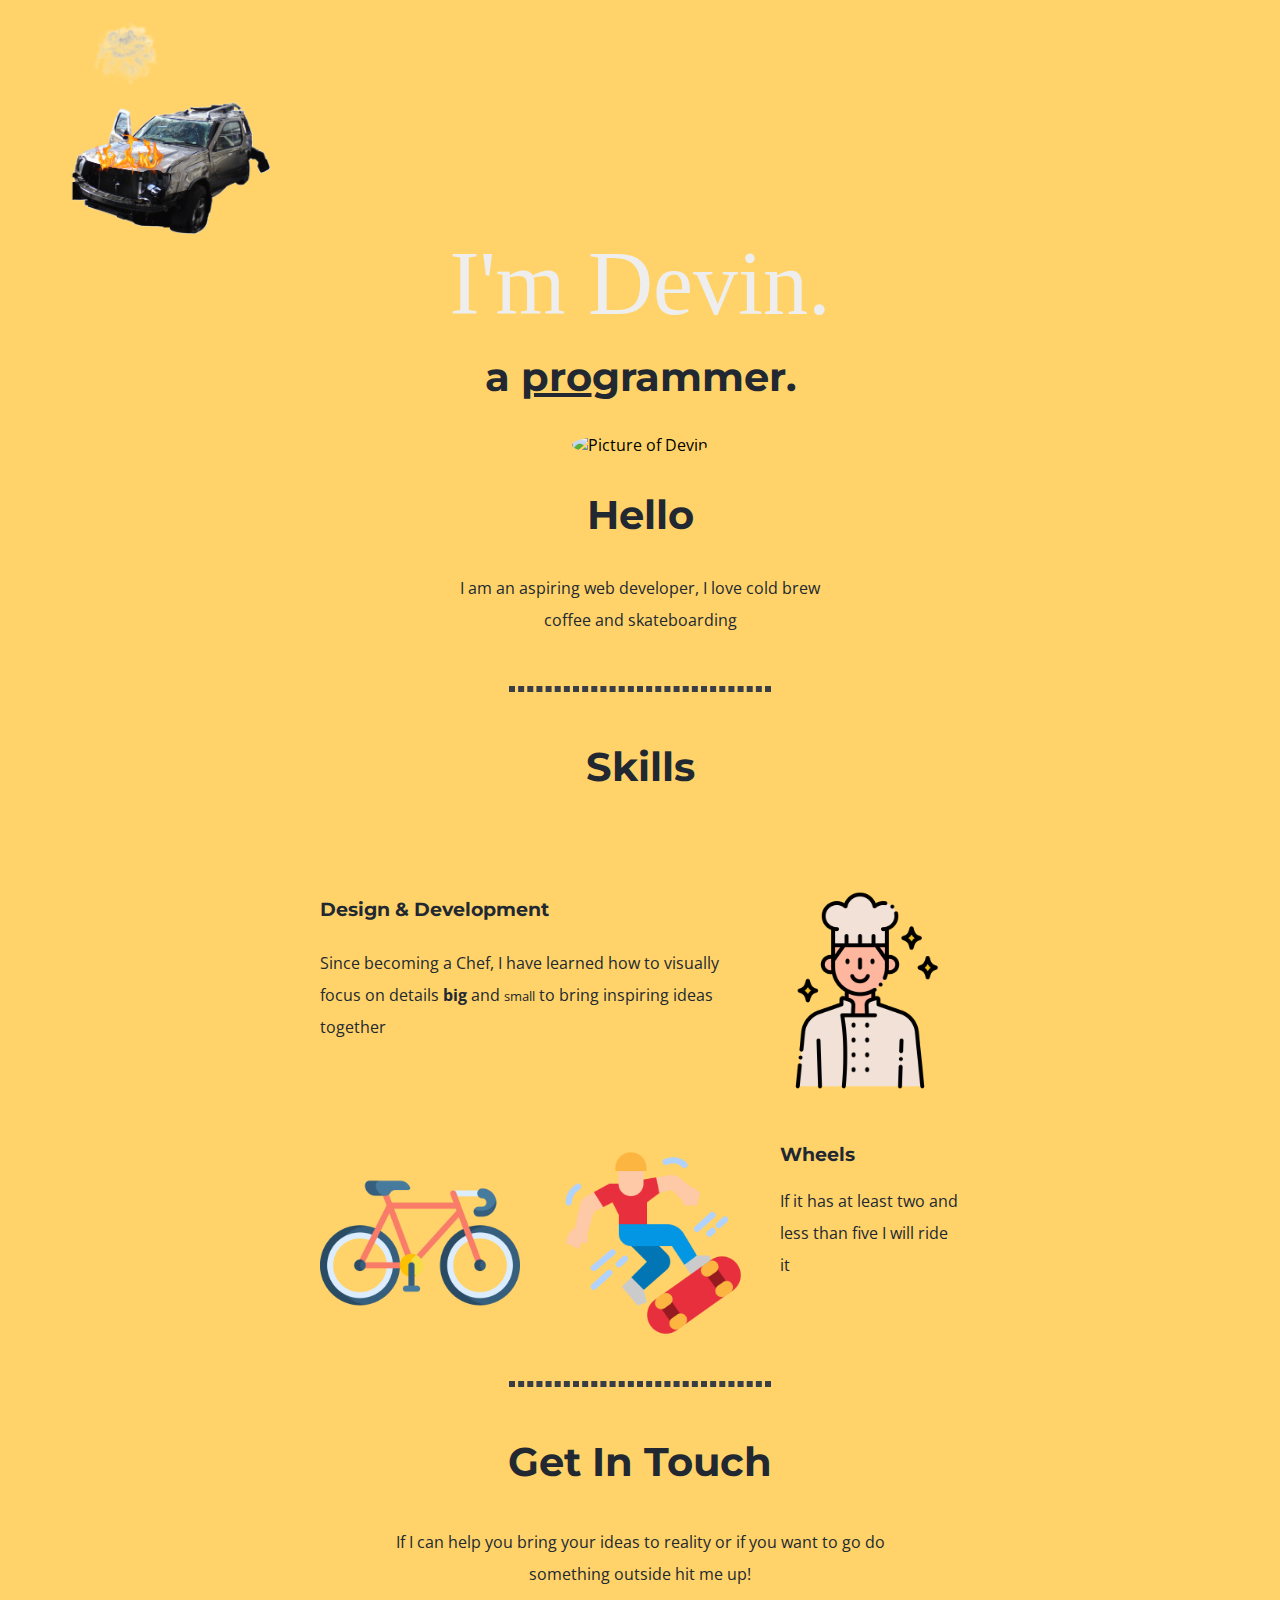
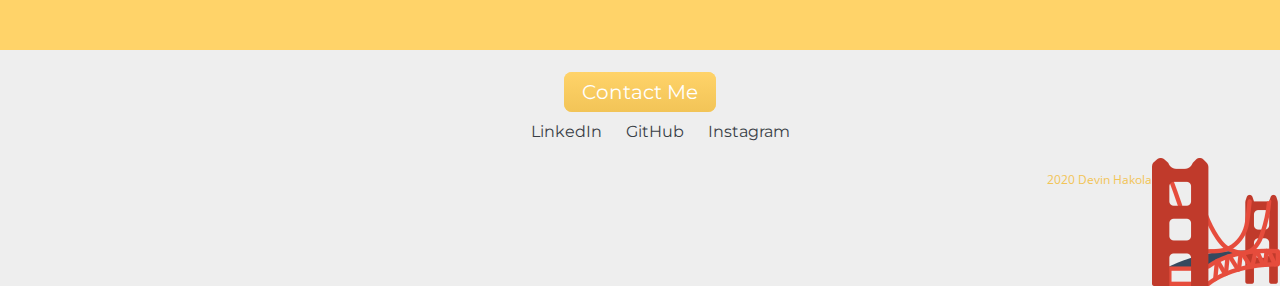
==== index.html @ 4db4c30a "Update index.html" ====
<!DOCTYPE html>
<html lang="en" dir="ltr">

<head>
  <meta charset="utf-8">
  <title>MySite</title>
  <link rel="stylesheet" href="styles.css">
  <link rel="icon" href="favicon.ico">
  <link rel="preconnect" href="https://fonts.gstatic.com">
  <link href="https://fonts.googleapis.com/css2?family=Montserrat&family=Open+Sans:ital,wght@0,400;1,300&family=Permanent+Marker&display=swap" rel="stylesheet">
</head>

<body>
  <div id="top">
    <img src="images/Car.png" class="car" alt="a crashed car">
    <img src="images/Fire.png" class="fire" alt="fire">
    <img src="images/smoke.png" class="smoke" alt="smoke">
    <h1>I'm Devin.</h1>
    <h2>a <span class="pro">pro</span>grammer.</h2>
    <img src="images/devprofile.jpg"class="profile"alt="Picture of Devin">
    <h2>Hello</h2>
    <p class="intro">I am an aspiring web developer, I love cold brew coffee and skateboarding</p>
  </div>
  <hr>
  <div id="mid">
    <div class="skills">
      <h2>Skills</h2>
      <div class="skill1">
        <img src="images/chef.png"class="chef_img"alt="cooking">
        <h3>Design & Development</h3>
        <p class="skill-description">Since becoming a Chef, I have learned how to visually focus on details <strong>big</strong> and <small>small</small> to bring inspiring ideas together
        </p>
      </div>
      <div class="skill2">
        <img src="images/bicycle.png"class="wheels_img"alt="bicycle">
        <img src="images/skateboard.png"class="wheels_img"alt="skateboard">
        <h3>Wheels</h3>
        <p class="skill-description-2">If it has at least two and less than five I will ride it</p>
      </div>
    </div>
    <hr>
    <div class="contact-me">
      <h2>Get In Touch</h2>
      <p class="contact-message">If I can help you bring your ideas to reality or if you want to go do something outside hit me up!</p>

    </div>
  </div>
  <div id="bottom">
    <a class="btn" href="mailto:devin.hakola@gmail.com">Contact Me</a>
    <ul>
      <li><a class="footer-link"href="https://www.linkedin.com/">LinkedIn<a/></li>
      <li><a class="footer-link"href="https://www.github.com/">GitHub<a/></li>
      <li><a class="footer-link"href="https://www.instagram.com/">Instagram<a/></li>
    </ul>
    <img src="images/golden-gate.png"class="bridge"alt="Picture of the Golden Gate bridge">
    <p class="copyright">2020 Devin Hakola</p>
  </div>

</body>

</html>
---- styles.css ----
/*** html elements ***/
body {
  margin: 0;
  background: #ffd369;
  font-family: 'Open Sans', sans-serif;
  text-align: center;
}

h1 {
  color: #eeeeee;
  width: 35%;
  display: inline-block;
  margin: 50px auto 0 auto;
  font-size: 5.625rem;
  font-family: 'Permanent Marker', cursive;
  font-weight: normal;
  line-height: .75;
}
h2 {
  color: #222831;
  font-size: 2.5rem;
  font-family: 'Montserrat', sans-serif;
}
h3 {
  color: #222831;
  font-family: 'Montserrat', sans-serif;
}
hr {
  width: 20%;
  margin: 50px auto;
  border: dashed 3px #393e46;
}
p {
  color: #222831;
  line-height: 2;
}
li {
  list-style: none;
  display: inline;
}
img {
  max-width: 200px;
  max-height: 200px;
}
/*** containers ***/
#top {
  position: relative;
  padding-top: 200px;
}
#mid {
  position: relative;
  padding-top: ;

}
#bottom {
  position: absolute;
  width: 100%;
  height: ;
  background: #eeeeee;
  padding: 30px 0 0;
}
/*** hero crash ***/
.car {
  position: absolute;
  top: 100px;
  left: 70px;
}
.fire {
  position: absolute;
  top: 128px;
  left: 85px;
  width: 90px;
}
.smoke {
  position: absolute;
  top: 20px;
  left: 90px;
  width: 70px;
}
/*** Intro ***/
.pro {
  text-decoration: underline;
}
.intro {
  width: 30%;
  margin: auto;
}
/*** images ***/
.chef_img {
  width: 20vw;
  float: right;
  margin-left: 30px;
}
.wheels_img {
  width: 20vw;
  float: left;
  margin-right: 30px;
}
.profile {
  border-radius: 50%;
  width: 20vw;
}
.bridge {
  width: 10vw;
  height: 10vw;
  float: right;
}
/*** Skills ***/
.skill-description {
  clear: left;
}
.skill-description-2 {
  clear: right;
}
.skill1 {
  margin: 100px auto 100px auto;
  width: 50%;
  text-align: left;
  line-height: 2;
}
.skill2 {
  margin: 100px auto 100px auto;
  width: 50%;
  text-align: left;
}
/*** footer ***/
.copyright {
  color: #f2c457;
  font-size: .75rem;
  padding: 10px 100px 0;
  text-align: right;
}
.btn {
  background: #ffd369;
  background-image: -webkit-linear-gradient(top, #ffd369, #f2c457);
  background-image: -moz-linear-gradient(top, #ffd369, #f2c457);
  background-image: -ms-linear-gradient(top, #ffd369, #f2c457);
  background-image: -o-linear-gradient(top, #ffd369, #f2c457);
  background-image: linear-gradient(to bottom, #ffd369, #f2c457);
  -webkit-border-radius: 8;
  -moz-border-radius: 8;
  border-radius: 8px;
  font-family: 'Montserrat', sans-serif;
  color: #ffffff;
  font-size: 20px;
  padding: 8px 18px 8px 18px;
  text-decoration: none;
}
.btn:hover {
  background: #f2c457;
  background-image: -webkit-linear-gradient(top, #f2c457, #ffd369);
  background-image: -moz-linear-gradient(top, #f2c457, #ffd369);
  background-image: -ms-linear-gradient(top, #f2c457, #ffd369);
  background-image: -o-linear-gradient(top, #f2c457, #ffd369);
  background-image: linear-gradient(to bottom, #f2c457, #ffd369);
  text-decoration: none;
}
.contact-message {
  width: 40%;
  margin: 40px auto 60px;
}
.footer-link {
  padding: 0 10px;
  text-decoration: none;
  color: #393e46;
  font-size: 1em;
  font-family: 'Montserrat', sans-serif;
}
.footer-link:hover {
  color: #f2c457;
}


.hide {
  visibility: hidden;
}
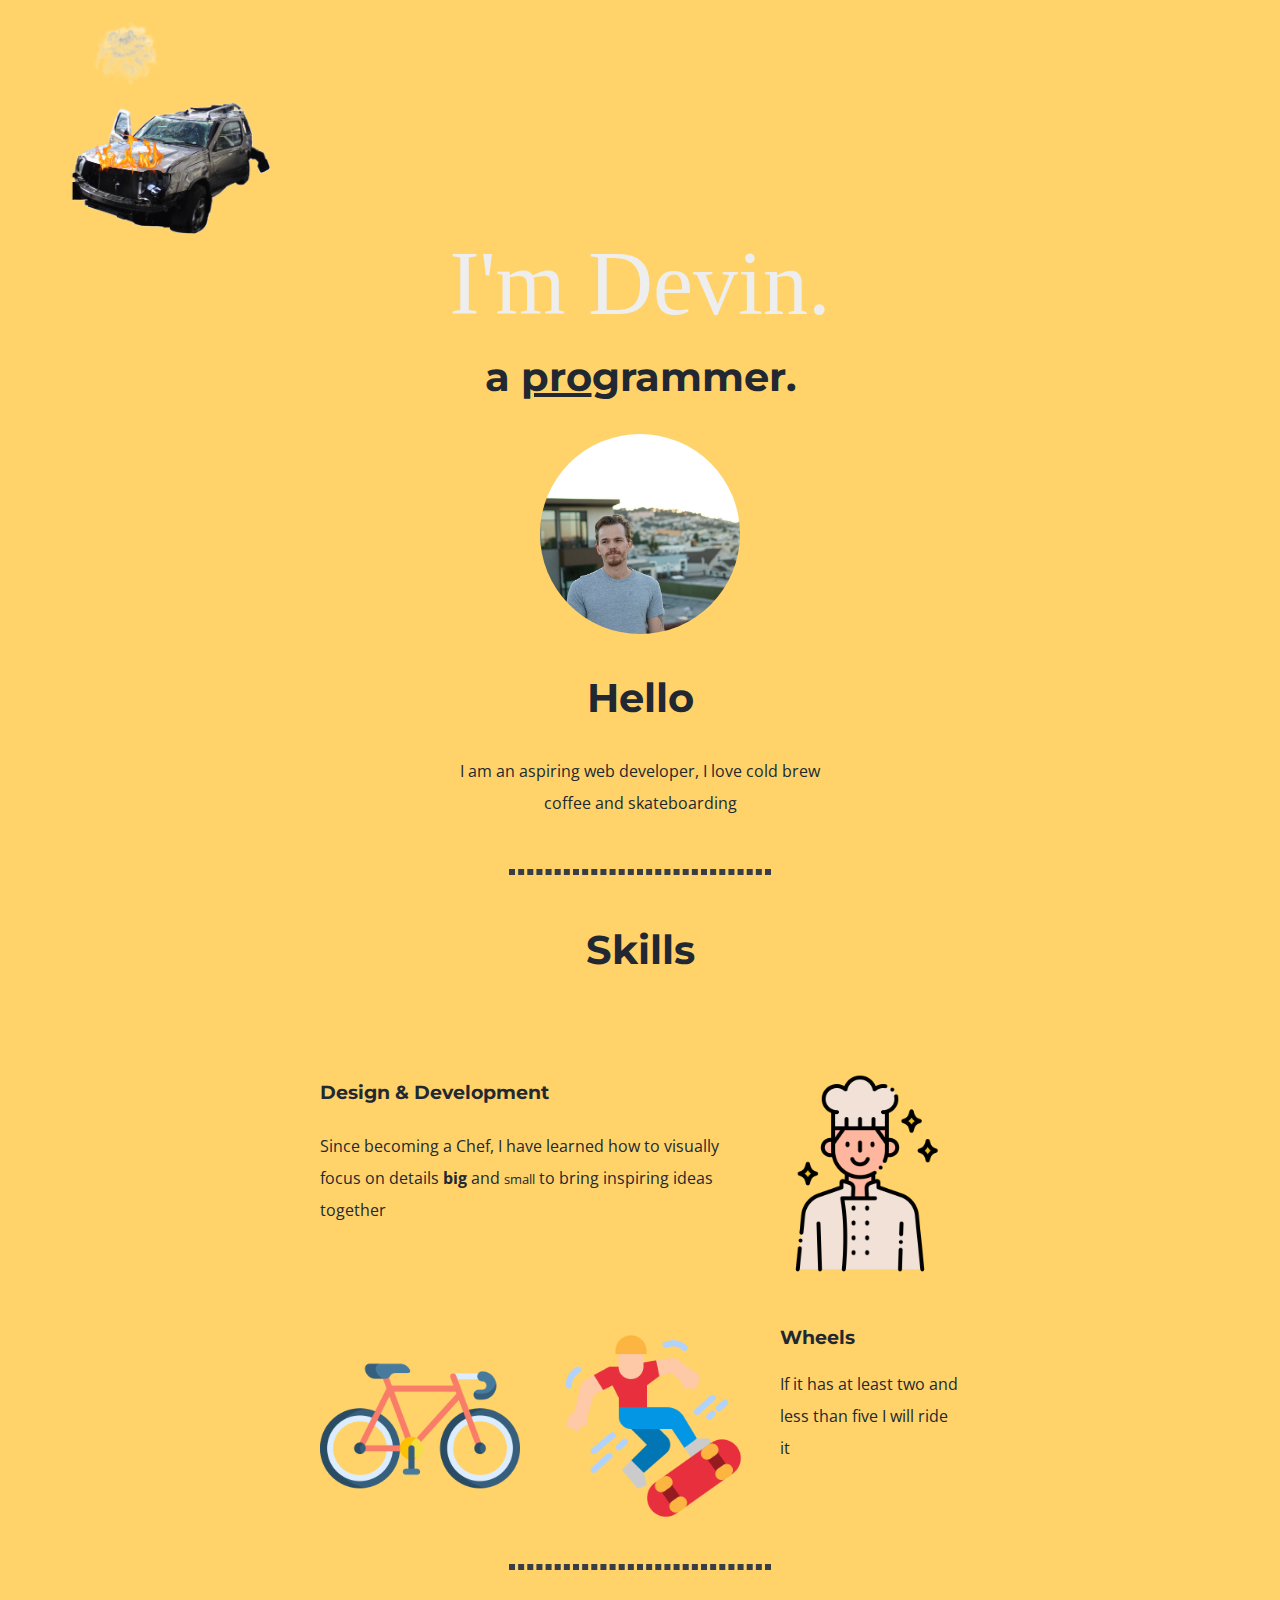
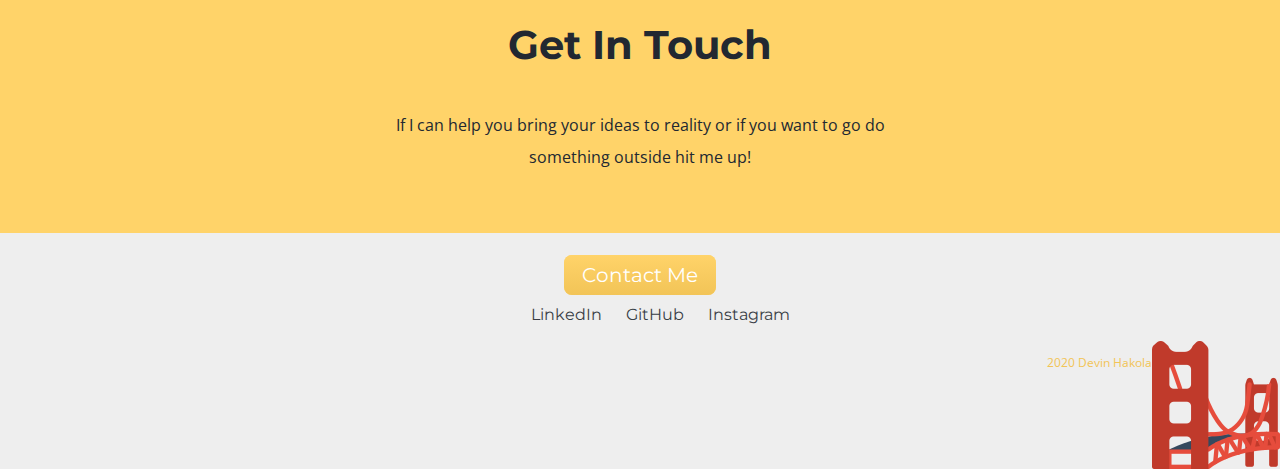
==== commit 88d090c8: "Update index.html" ====
--- a/index.html
+++ b/index.html
@@ -17,7 +17,7 @@
     <img src="images/smoke.png" class="smoke" alt="smoke">
     <h1>I'm Devin.</h1>
     <h2>a <span class="pro">pro</span>grammer.</h2>
-    <img src="images/devprofile.jpg"class="profile"alt="Picture of Devin">
+    <img src="images/DevProfile.jpg"class="profile"alt="Picture of Devin">
     <h2>Hello</h2>
     <p class="intro">I am an aspiring web developer, I love cold brew coffee and skateboarding</p>
   </div>
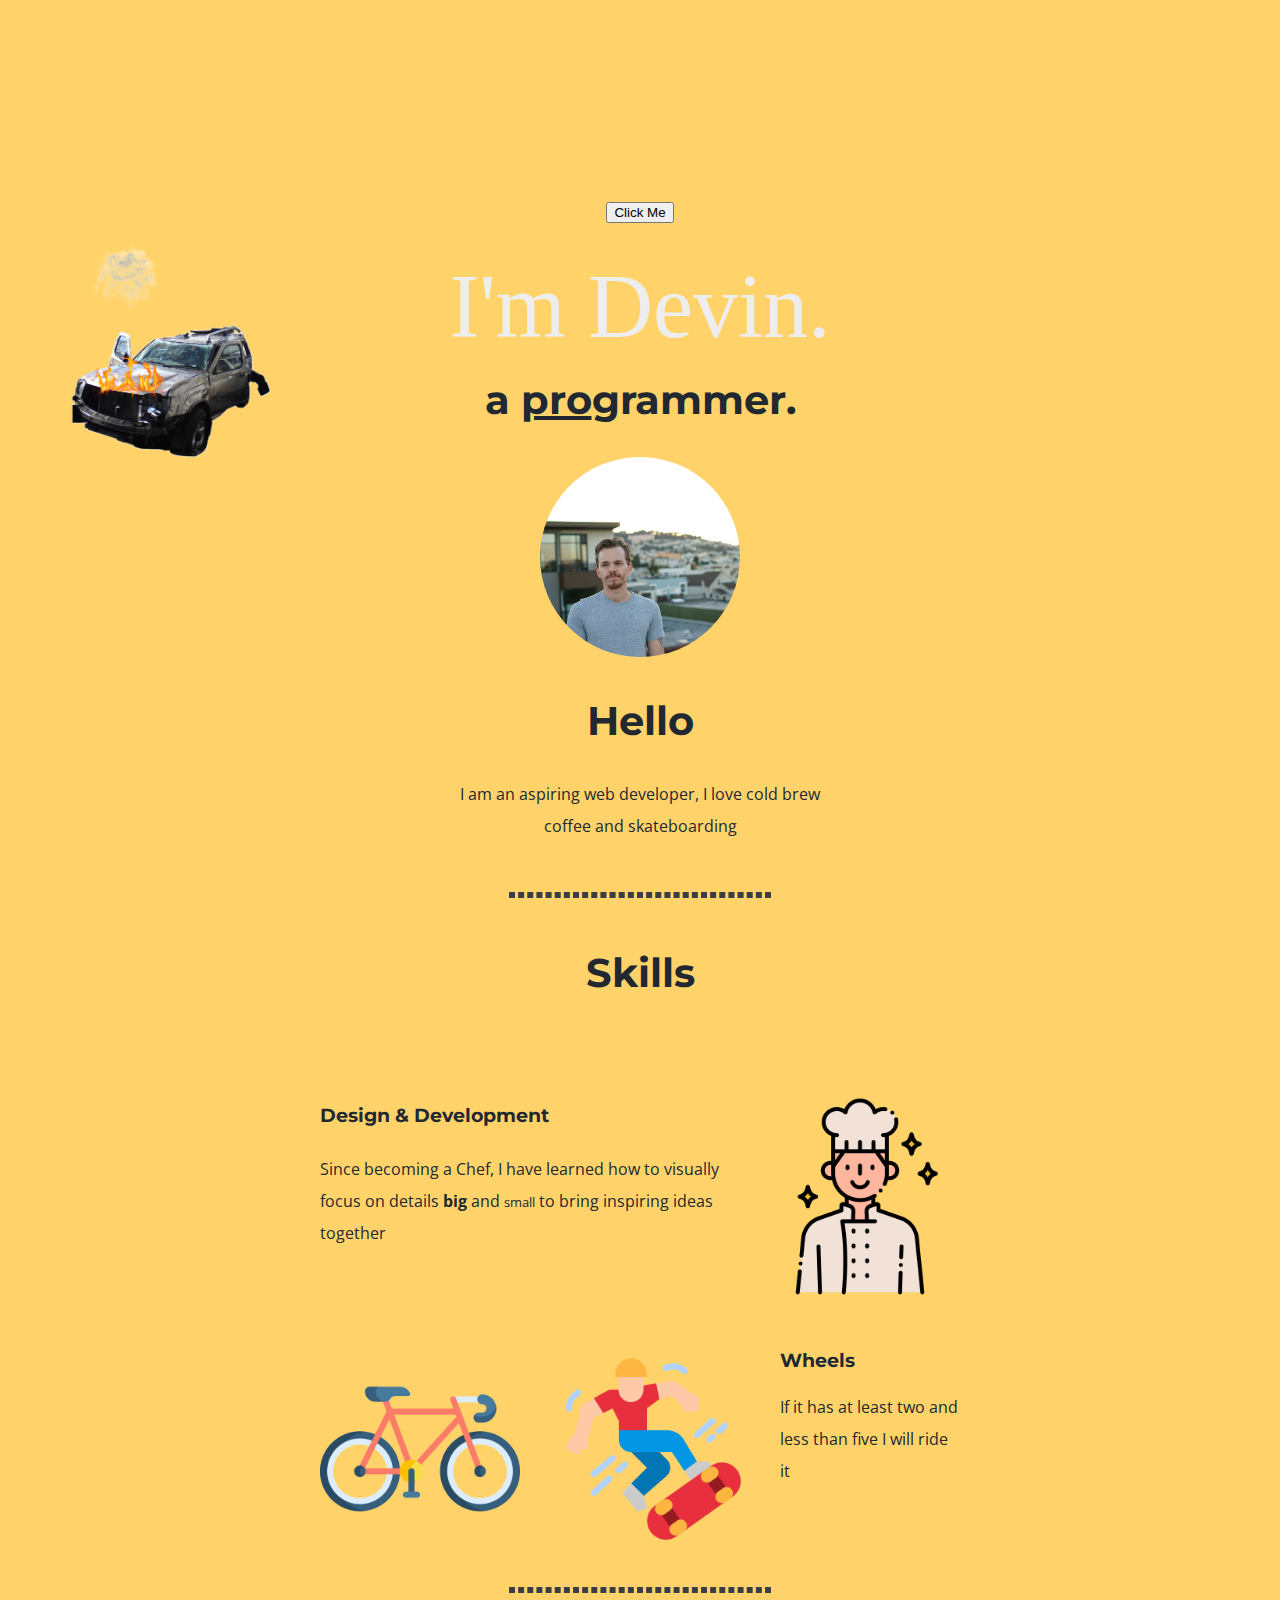
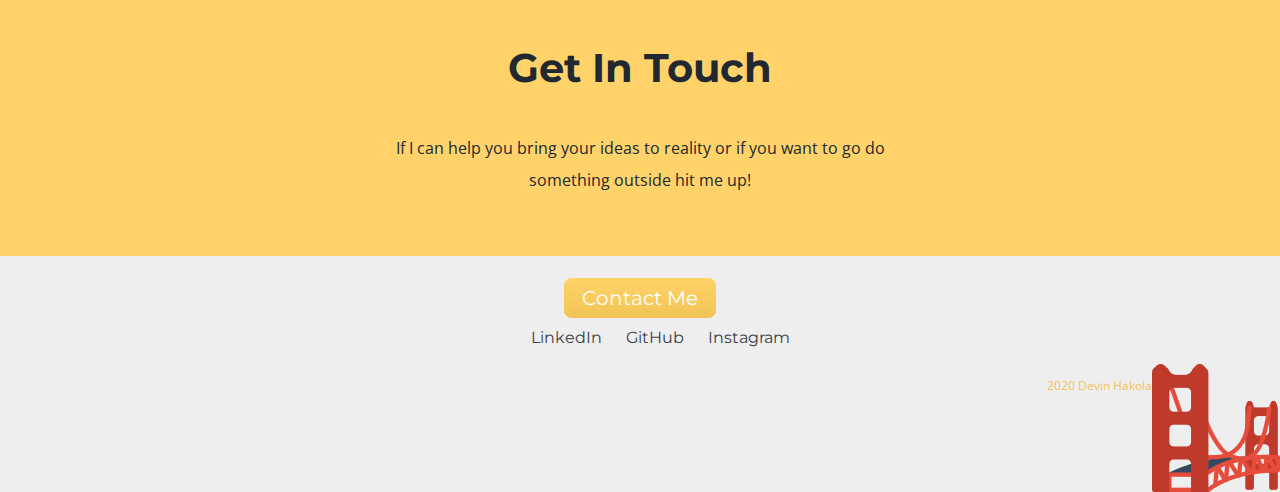
==== commit 4eee4a63: "Git?" ====
--- a/index.html
+++ b/index.html
@@ -5,6 +5,7 @@
   <meta charset="utf-8">
   <title>MySite</title>
   <link rel="stylesheet" href="styles.css">
+  <script src="index.js"></script>
   <link rel="icon" href="favicon.ico">
   <link rel="preconnect" href="https://fonts.gstatic.com">
   <link href="https://fonts.googleapis.com/css2?family=Montserrat&family=Open+Sans:ital,wght@0,400;1,300&family=Permanent+Marker&display=swap" rel="stylesheet">
@@ -12,9 +13,12 @@
 
 <body>
   <div id="top">
-    <img src="images/Car.png" class="car" alt="a crashed car">
-    <img src="images/Fire.png" class="fire" alt="fire">
-    <img src="images/smoke.png" class="smoke" alt="smoke">
+    <button type="button" name="button" onclick="myFunction()">Click Me</button>
+    <div class ="relative">
+      <img src="images/Car.png" class="car" alt="a crashed car" onclick="myMove()">
+      <img src="images/Fire.png" class="fire" alt="fire">
+      <img src="images/smoke.png" class="smoke" alt="smoke">
+    </div>
     <h1>I'm Devin.</h1>
     <h2>a <span class="pro">pro</span>grammer.</h2>
     <img src="images/DevProfile.jpg"class="profile"alt="Picture of Devin">
@@ -48,9 +52,9 @@
   <div id="bottom">
     <a class="btn" href="mailto:devin.hakola@gmail.com">Contact Me</a>
     <ul>
-      <li><a class="footer-link"href="https://www.linkedin.com/">LinkedIn<a/></li>
-      <li><a class="footer-link"href="https://www.github.com/">GitHub<a/></li>
-      <li><a class="footer-link"href="https://www.instagram.com/">Instagram<a/></li>
+      <li><a class="footer-link"href="https://www.linkedin.com/in/devin-hakola-63800a110/">LinkedIn<a/></li>
+      <li><a class="footer-link"href="https://github.com/devlovegit">GitHub<a/></li>
+      <li><a class="footer-link"href="https://www.instagram.com/chef.shuffle">Instagram<a/></li>
     </ul>
     <img src="images/golden-gate.png"class="bridge"alt="Picture of the Golden Gate bridge">
     <p class="copyright">2020 Devin Hakola</p>
@@ -59,4 +63,3 @@
 </body>
 
 </html>
-
--- a/styles.css
+++ b/styles.css
@@ -61,6 +61,9 @@
   padding: 30px 0 0;
 }
 /*** hero crash ***/
+.relative {
+  position: relative;
+}
 .car {
   position: absolute;
   top: 100px;
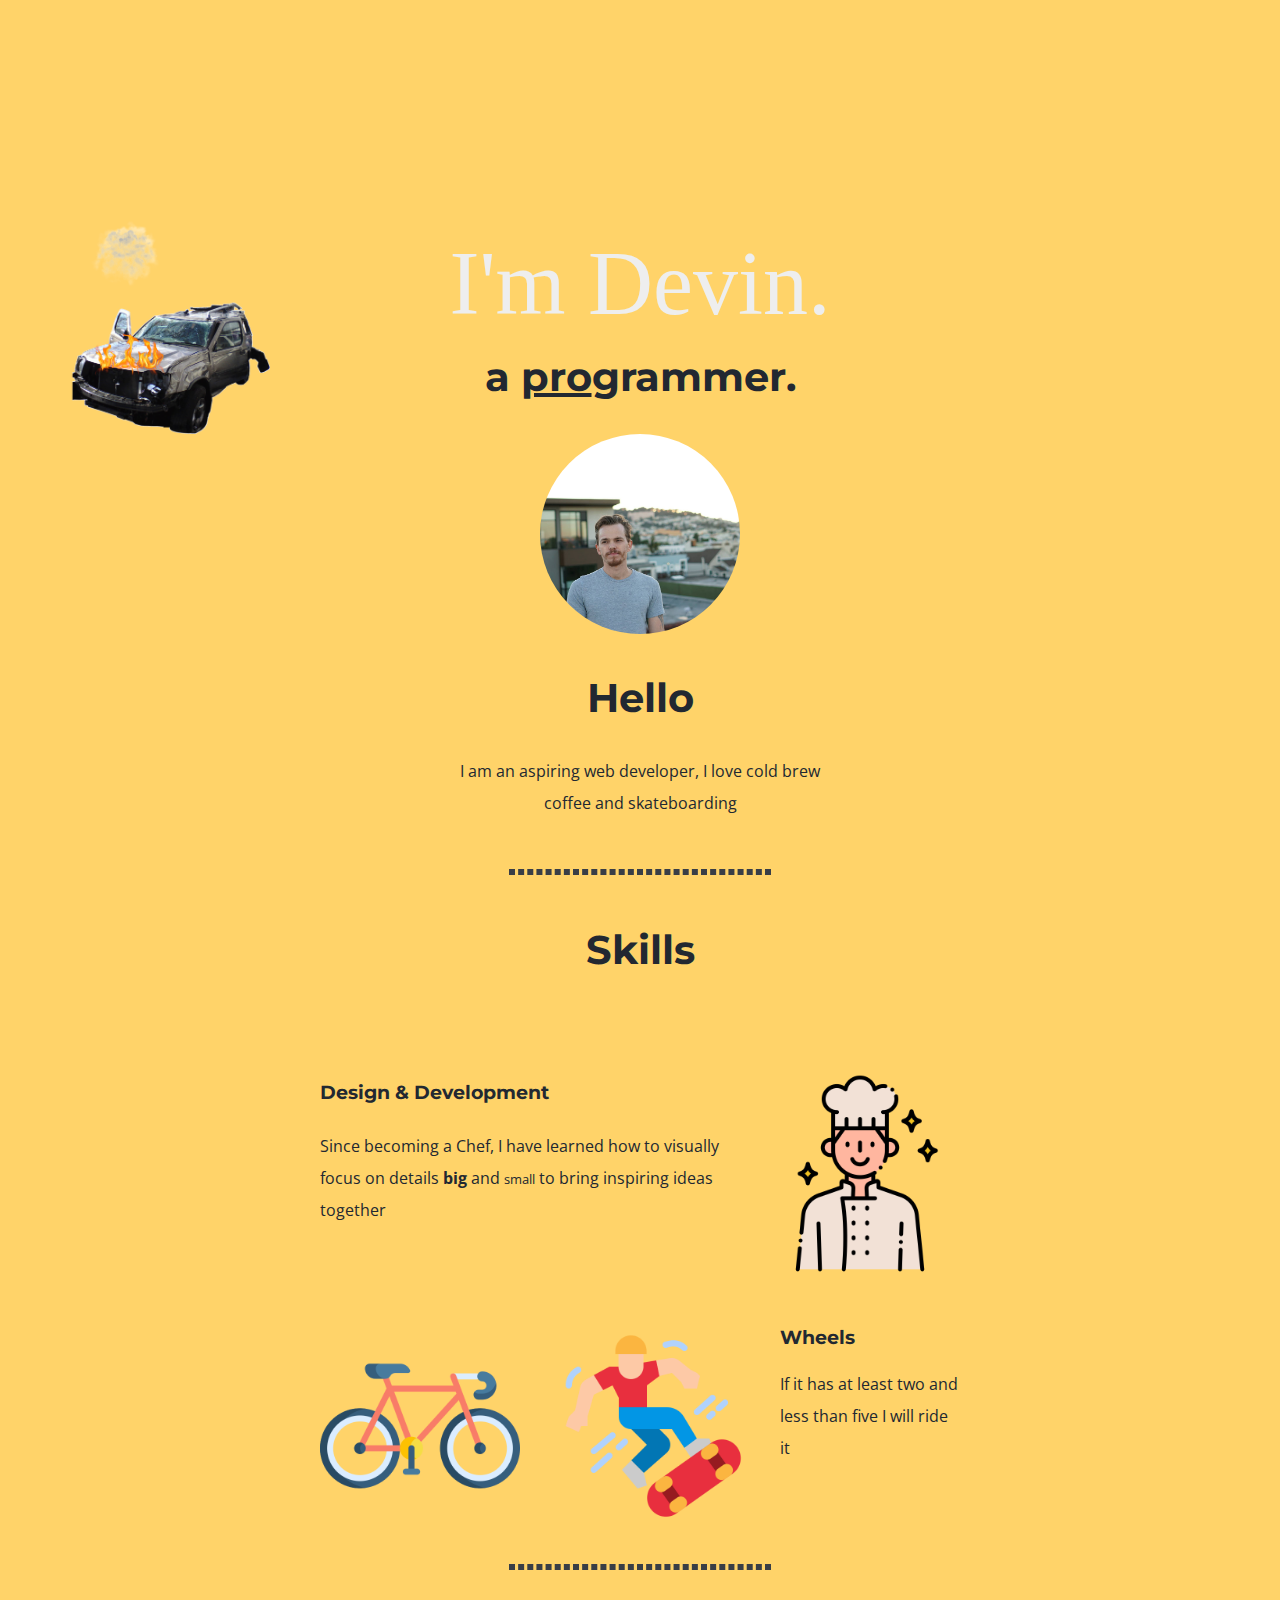
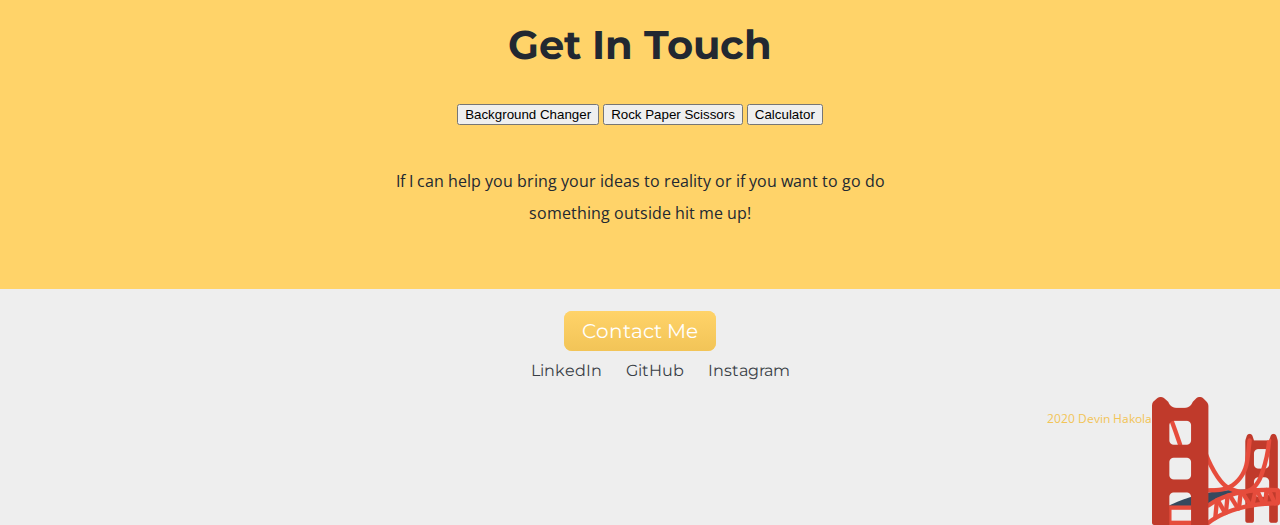
==== commit c8908a0e: "!" ====
--- a/index.html
+++ b/index.html
@@ -5,7 +5,7 @@
   <meta charset="utf-8">
   <title>MySite</title>
   <link rel="stylesheet" href="styles.css">
-  <script src="index.js"></script>
+
   <link rel="icon" href="favicon.ico">
   <link rel="preconnect" href="https://fonts.gstatic.com">
   <link href="https://fonts.googleapis.com/css2?family=Montserrat&family=Open+Sans:ital,wght@0,400;1,300&family=Permanent+Marker&display=swap" rel="stylesheet">
@@ -13,7 +13,6 @@
 
 <body>
   <div id="top">
-    <button type="button" name="button" onclick="myFunction()">Click Me</button>
     <div class ="relative">
       <img src="images/Car.png" class="car" alt="a crashed car" onclick="myMove()">
       <img src="images/Fire.png" class="fire" alt="fire">
@@ -45,6 +44,9 @@
     <hr>
     <div class="contact-me">
       <h2>Get In Touch</h2>
+      <button type="button" class="bg-changer">Background Changer</button>
+      <button type="button" class="rps">Rock Paper Scissors</button>
+      <button type="button" class="calc">Calculator</button>
       <p class="contact-message">If I can help you bring your ideas to reality or if you want to go do something outside hit me up!</p>
 
     </div>
@@ -59,7 +61,7 @@
     <img src="images/golden-gate.png"class="bridge"alt="Picture of the Golden Gate bridge">
     <p class="copyright">2020 Devin Hakola</p>
   </div>
-
+  <script src="index.js"></script>
 </body>
 
 </html>
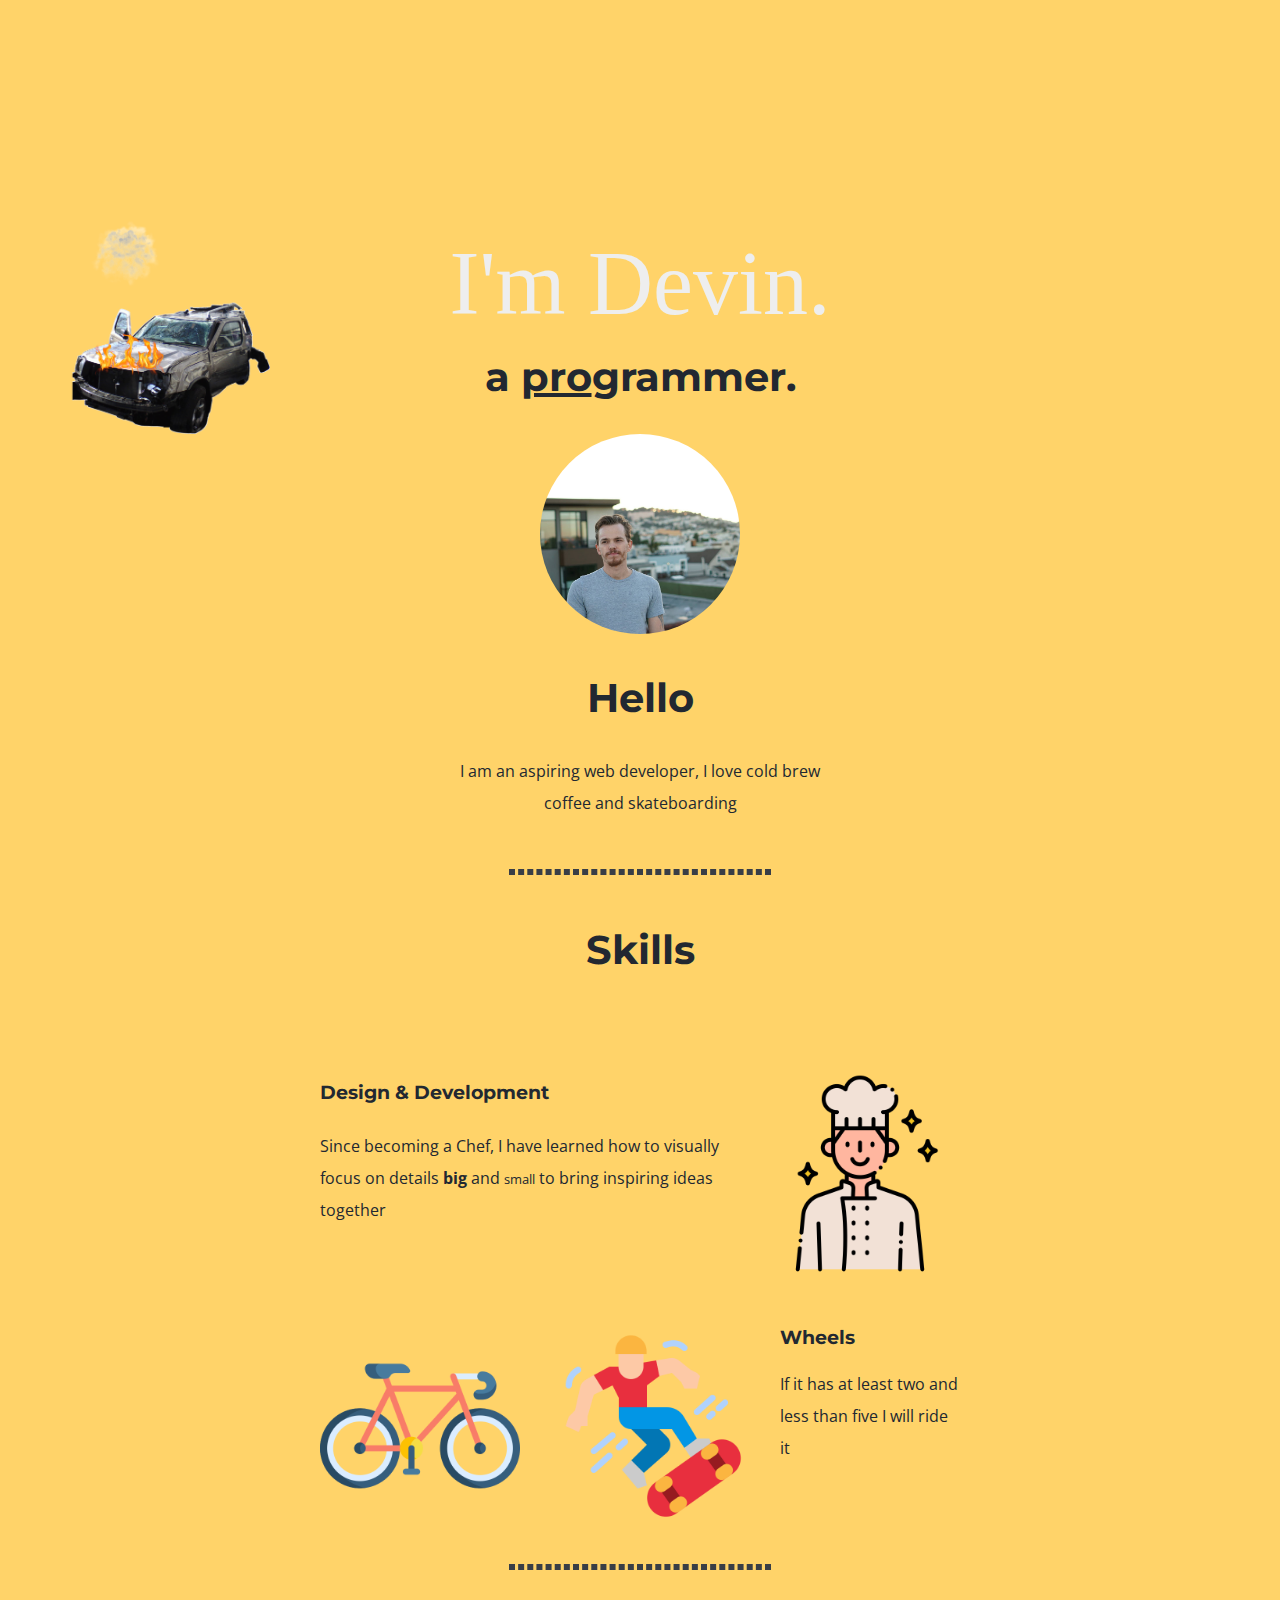
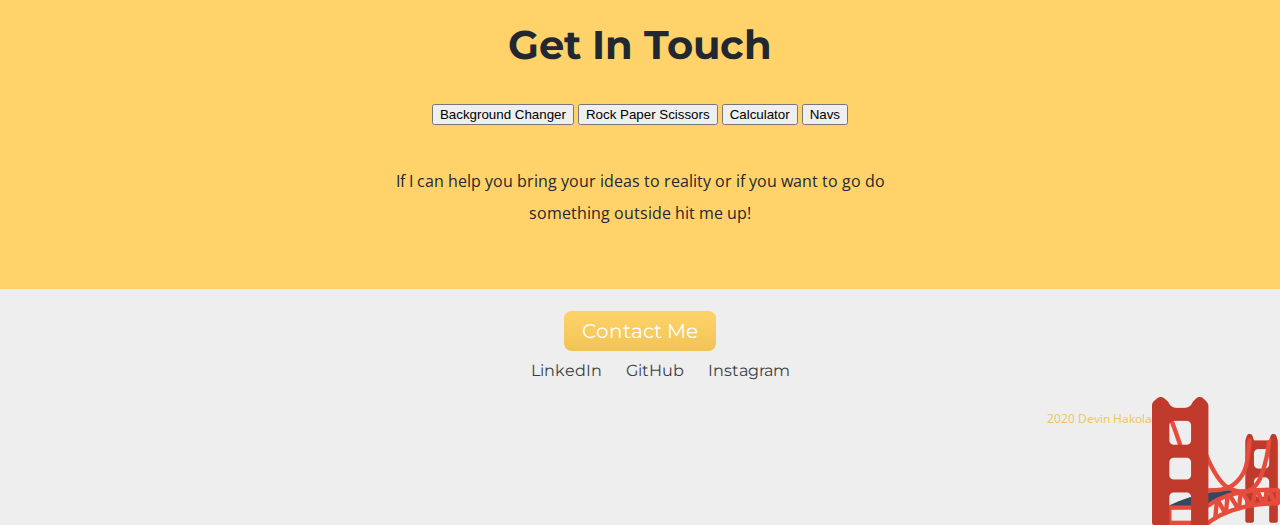
==== commit 97e2198b: "Tired" ====
--- a/index.html
+++ b/index.html
@@ -5,8 +5,7 @@
   <meta charset="utf-8">
   <title>MySite</title>
   <link rel="stylesheet" href="styles.css">
-
-  <link rel="icon" href="favicon.ico">
+  <!-- <link rel="icon" href="favicon.ico">   -->
   <link rel="preconnect" href="https://fonts.gstatic.com">
   <link href="https://fonts.googleapis.com/css2?family=Montserrat&family=Open+Sans:ital,wght@0,400;1,300&family=Permanent+Marker&display=swap" rel="stylesheet">
 </head>
@@ -14,7 +13,7 @@
 <body>
   <div id="top">
     <div class ="relative">
-      <img src="images/Car.png" class="car" alt="a crashed car" onclick="myMove()">
+      <img src="images/Car.png" class="car" alt="a crashed car">
       <img src="images/Fire.png" class="fire" alt="fire">
       <img src="images/smoke.png" class="smoke" alt="smoke">
     </div>
@@ -47,8 +46,8 @@
       <button type="button" class="bg-changer">Background Changer</button>
       <button type="button" class="rps">Rock Paper Scissors</button>
       <button type="button" class="calc">Calculator</button>
+      <button type="button" class="nav-page">Navs</button>
       <p class="contact-message">If I can help you bring your ideas to reality or if you want to go do something outside hit me up!</p>
-
     </div>
   </div>
   <div id="bottom">
